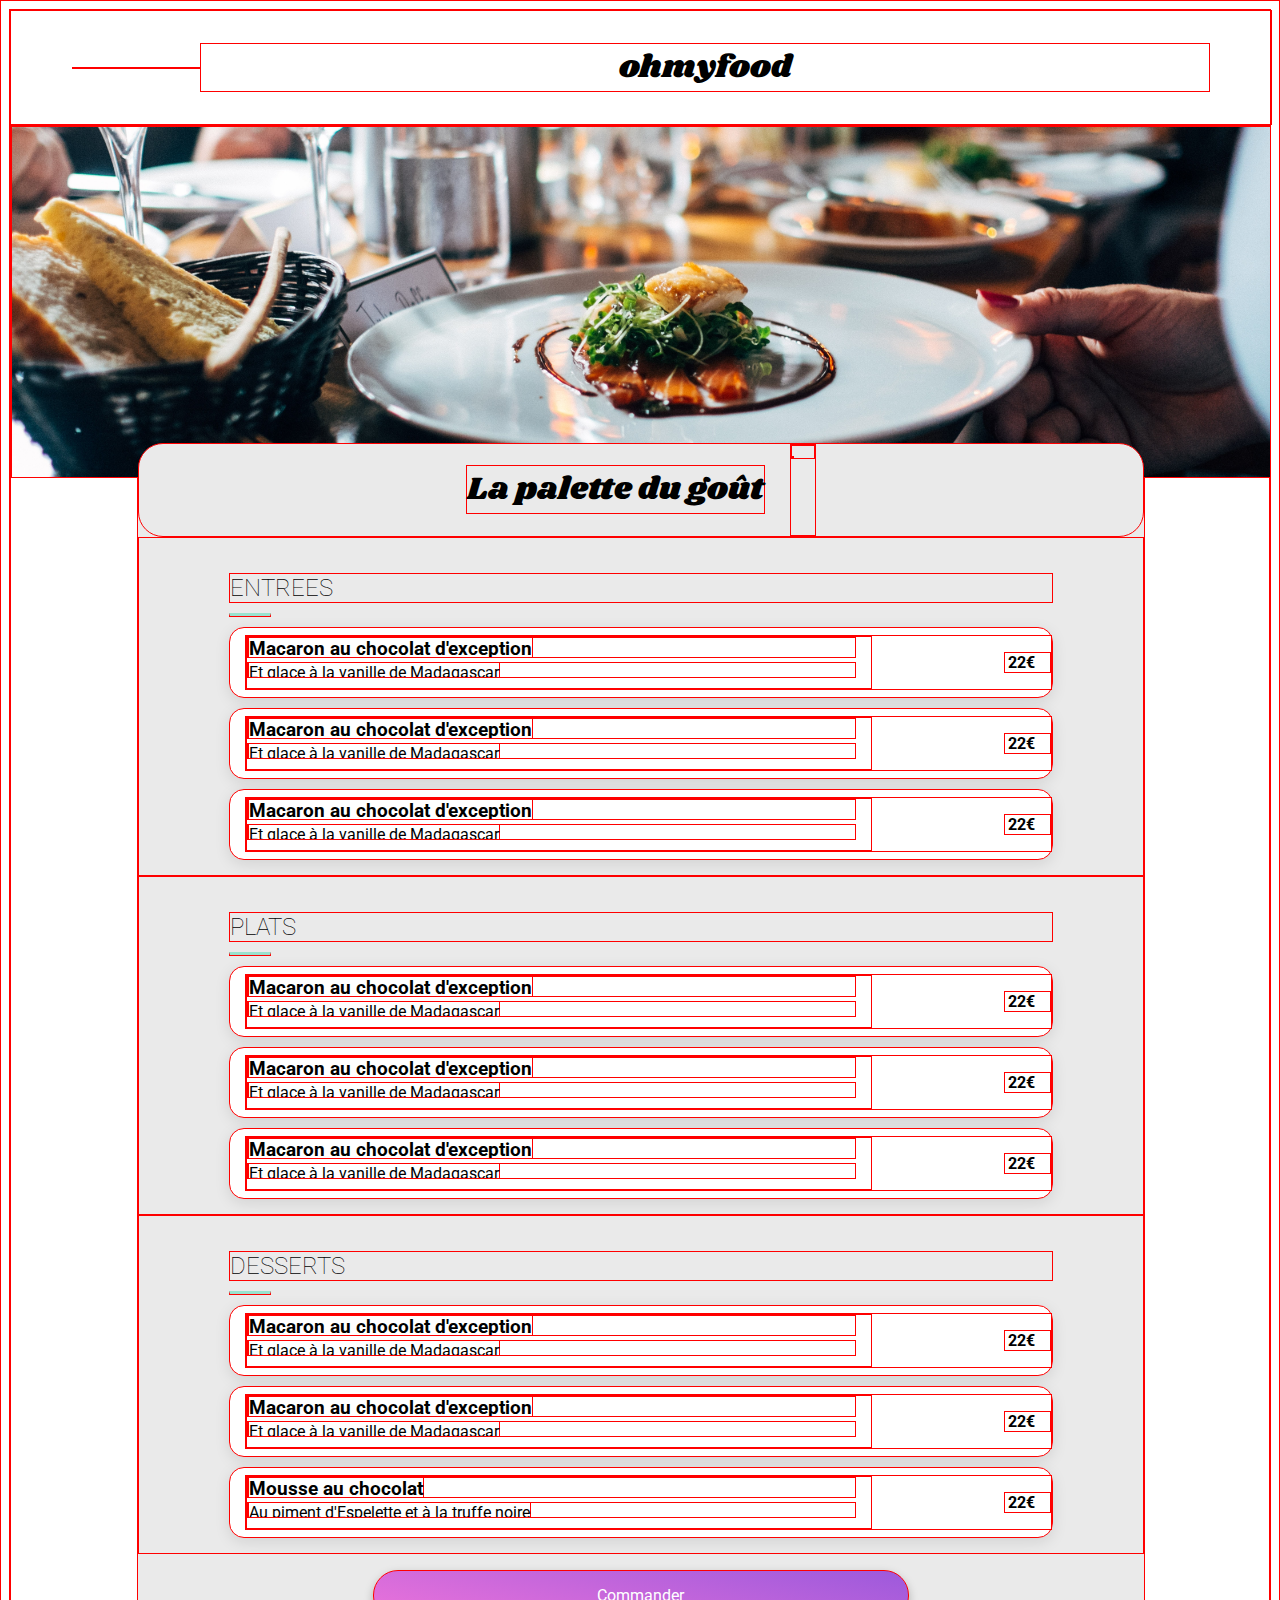
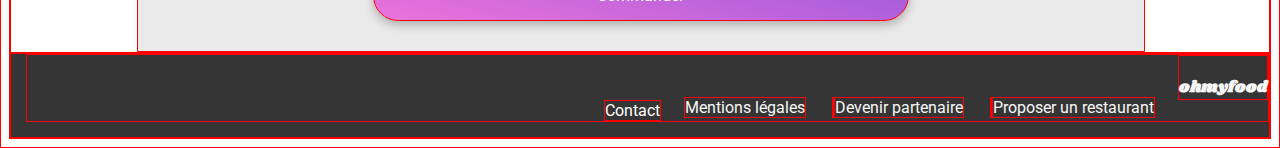
==== restaurants/Alafrancaise.html @ 97f6034f "modified:   assets/style.css 	modified:   assets/style.css.map 	modified:   assets/style.scss 	modif" ====
<!DOCTYPE html>
<html lang="fr">

<head>
    <meta charset="UTF-8">
    <meta name="viewport" content="width=device-width, initial-scale=1.0">
    <title>OhMyFood</title>    
    <link rel="preconnect" href="https://fonts.googleapis.com">
    <link rel="preconnect" href="https://fonts.gstatic.com" crossorigin>
    <link href="https://fonts.googleapis.com/css2?family=Shrikhand&display=swap" rel="stylesheet">
    <link href="https://fonts.googleapis.com/css2?family=Roboto&display=swap" rel="stylesheet">
    <link rel="stylesheet" href="https://cdnjs.cloudflare.com/ajax/libs/font-awesome/6.2.1/css/all.min.css"
        integrity="sha512-MV7K8+y+gLIBoVD59lQIYicR65iaqukzvf/nwasF0nqhPay5w/9lJmVM2hMDcnK1OnMGCdVK+iQrJ7lzPJQd1w=="
        crossorigin="anonymous" referrerpolicy="no-referrer" />
    <link rel="stylesheet" href="..\assets\style.css">
</head>
<body>
    <header>
        <a class="fa-solid fa-2x fa-arrow-left" style="color: #000000;" href="..\index.html"></a>
        <p class="logo">ohmyfood</p> 
    </header>
    <main>
        <img src="..\assets\images\restaurants\jay-wennington-N_Y88TWmGwA-unsplash.jpg" class="menu-img" alt="Photo du restaurant">
        <section class="menu">
            <div class="nom">
                <h1>La palette du goût</h1>
                <div class="heart-icon">
                    <div class="heart__icon">
                        <i class="fa-regular fa-heart fa-2x heart__icon--empty"></i>
                        <i class="fa-solid fa-heart fa-2x heart__icon--full"></i>
                    </div>
                </div> 
            </div>
            <div class="repas entrees">
                <h2>ENTREES</h2>
                <div class="border_title"></div>
                <article class="card">
                    <div class="card_text">
                        <div class="intitulee">  <!-- PB OVERFLOW TEXT -->
                            <h3 class="intitulee_titre">
                                <span>Macaron au chocolat d'exception</span>
                            </h3>
                            <p class="intitulee_text">
                                <span>Et glace à la vanille de Madagascar</span>
                            </p>
                        </div>
                        <p class="prix">22€</p>
                    </div>
                    <i class="fa-solid fa-circle-check check"></i>
                </article>    
                <article class="card">
                    <div class="card_text">
                        <div class="intitulee">  <!-- PB OVERFLOW TEXT -->
                            <h3 class="intitulee_titre">
                                <span>Macaron au chocolat d'exception</span>
                            </h3>
                            <p class="intitulee_text">
                                <span>Et glace à la vanille de Madagascar</span>
                            </p>
                        </div>
                        <p class="prix">22€</p>
                    </div>
                    <i class="fa-solid fa-circle-check check"></i>
                </article>
                <article class="card">
                    <div class="card_text">
                        <div class="intitulee">  <!-- PB OVERFLOW TEXT -->
                            <h3 class="intitulee_titre">
                                <span>Macaron au chocolat d'exception</span>
                            </h3>
                            <p class="intitulee_text">
                                <span>Et glace à la vanille de Madagascar</span>
                            </p>
                        </div>
                        <p class="prix">22€</p>
                    </div>
                    <i class="fa-solid fa-circle-check check"></i>
                </article>
            </div>
            <div class="repas plats">
                <h2>PLATS</h2>
                <div class="border_title"></div>
                <article class="card">
                    <div class="card_text">
                        <div class="intitulee">  <!-- PB OVERFLOW TEXT -->
                            <h3 class="intitulee_titre">
                                <span>Macaron au chocolat d'exception</span>
                            </h3>
                            <p class="intitulee_text">
                                <span>Et glace à la vanille de Madagascar</span>
                            </p>
                        </div>
                        <p class="prix">22€</p>
                    </div>
                    <i class="fa-solid fa-circle-check check"></i>
                </article>    
                <article class="card">
                    <div class="card_text">
                        <div class="intitulee">  <!-- PB OVERFLOW TEXT -->
                            <h3 class="intitulee_titre">
                                <span>Macaron au chocolat d'exception</span>
                            </h3>
                            <p class="intitulee_text">
                                <span>Et glace à la vanille de Madagascar</span>
                            </p>
                        </div>
                        <p class="prix">22€</p>
                    </div>
                    <i class="fa-solid fa-circle-check check"></i>
                </article>
                <article class="card">
                    <div class="card_text">
                        <div class="intitulee">  <!-- PB OVERFLOW TEXT -->
                            <h3 class="intitulee_titre">
                                <span>Macaron au chocolat d'exception</span>
                            </h3>
                            <p class="intitulee_text">
                                <span>Et glace à la vanille de Madagascar</span>
                            </p>
                        </div>
                        <p class="prix">22€</p>
                    </div>
                    <i class="fa-solid fa-circle-check check"></i>
                </article>
            </div>
            <div class="repas desserts">
                <h2>DESSERTS</h2>
                <div class="border_title"></div>
                <article class="card">
                    <div class="card_text">
                        <div class="intitulee">  <!-- PB OVERFLOW TEXT -->
                            <h3 class="intitulee_titre">
                                <span>Macaron au chocolat d'exception</span>
                            </h3>
                            <p class="intitulee_text">
                                <span>Et glace à la vanille de Madagascar</span>
                            </p>
                        </div>
                        <p class="prix">22€</p>
                    </div>
                    <i class="fa-solid fa-circle-check check"></i>
                </article> 
                <article class="card">
                    <div class="card_text">
                        <div class="intitulee">  <!-- PB OVERFLOW TEXT -->
                            <h3 class="intitulee_titre">
                                <span>Macaron au chocolat d'exception</span>
                            </h3>
                            <p class="intitulee_text">
                                <span>Et glace à la vanille de Madagascar</span>
                            </p>
                        </div>
                        <p class="prix">22€</p>
                    </div>
                    <i class="fa-solid fa-circle-check check"></i>
                </article>
                <article class="card">
                    <div class="card_text">
                        <div class="intitulee">  <!-- PB OVERFLOW TEXT -->
                            <h3 class="intitulee_titre">
                                <span>Mousse au chocolat</span>
                            </h3>
                            <p class="intitulee_text">
                                <span>Au piment d'Espelette et à la truffe noire</span>
                            </p>
                        </div>
                        <p class="prix">22€</p>
                    </div>
                    <i class="fa-solid fa-circle-check check"></i>
                </article>
            </div>  
            <div class="btn">
                Commander
            </div> 
        </section>
    </main>
    <footer>
        <section>
            <h4>ohmyfood</h4>
          <p><i class="fa-sharp fa-solid fa-utensils" style="color: #ffffff;"></i> Proposer un restaurant</p>
          <p><i class="fa-solid fa-handshake-angle" style="color: #ffffff;"></i> Devenir partenaire</p>
          <p>Mentions légales</p>
          <a href="mailto:contact.ohmy@food.com">Contact</a>
        </section>
      </footer>
  </body>
  </html>
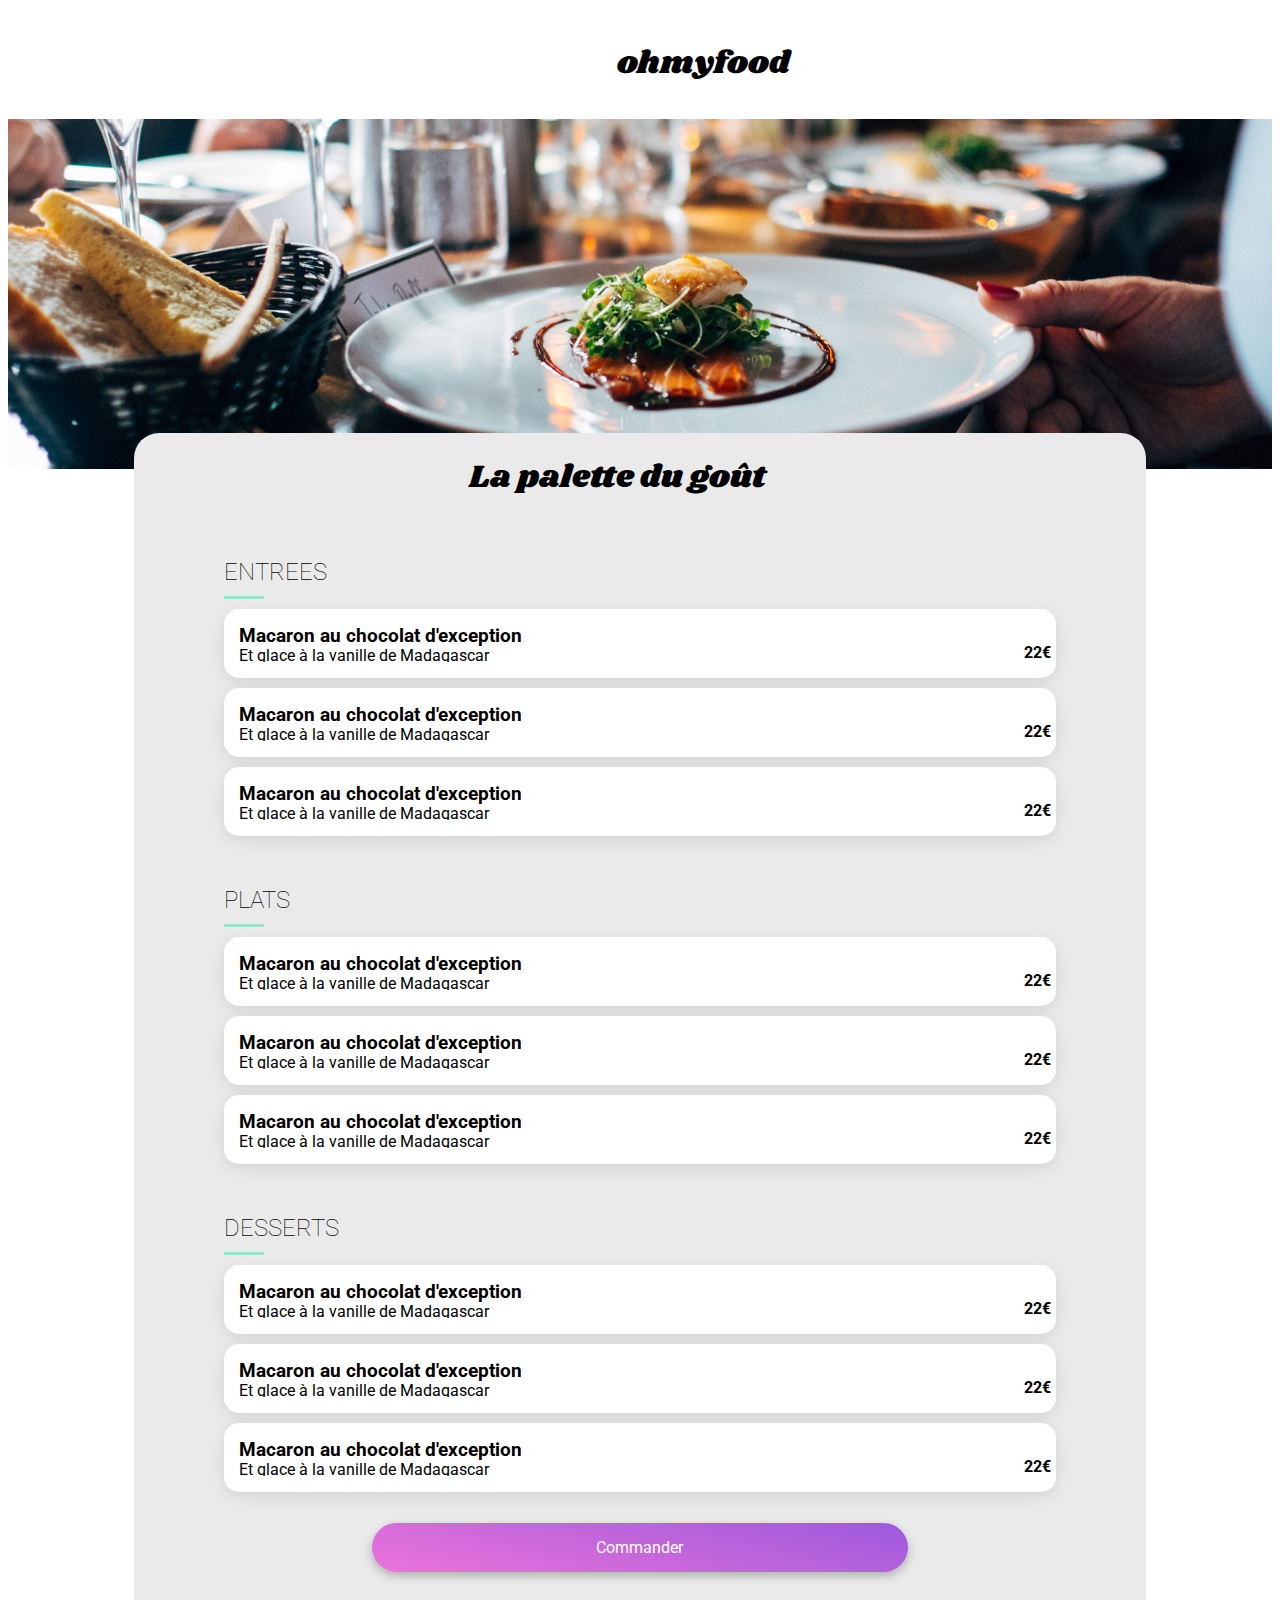
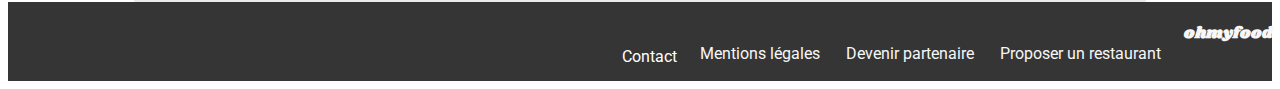
==== commit 07d4f2cd: "modified:   assets/style.css 	modified:   assets/style.css.map 	modified:   assets/style.scss 	modif" ====
--- a/restaurants/Alafrancaise.html
+++ b/restaurants/Alafrancaise.html
@@ -11,16 +11,16 @@
     <link href="https://fonts.googleapis.com/css2?family=Roboto&display=swap" rel="stylesheet">
     <link rel="stylesheet" href="https://cdnjs.cloudflare.com/ajax/libs/font-awesome/6.2.1/css/all.min.css"
         integrity="sha512-MV7K8+y+gLIBoVD59lQIYicR65iaqukzvf/nwasF0nqhPay5w/9lJmVM2hMDcnK1OnMGCdVK+iQrJ7lzPJQd1w=="
-        crossorigin="anonymous" referrerpolicy="no-referrer" />
-    <link rel="stylesheet" href="..\assets\style.css">
+        crossorigin="anonymous" referrerpolicy="no-referrer">
+    <link rel="stylesheet" href="../assets/style.css">
 </head>
 <body>
     <header>
-        <a class="fa-solid fa-2x fa-arrow-left" style="color: #000000;" href="..\index.html"></a>
+        <a class="fa-solid fa-2x fa-arrow-left" style="color: #000000;" href="../index.html"></a>
         <p class="logo">ohmyfood</p> 
     </header>
     <main>
-        <img src="..\assets\images\restaurants\jay-wennington-N_Y88TWmGwA-unsplash.jpg" class="menu-img" alt="Photo du restaurant">
+        <img src="../assets/images/restaurants/jay-wennington-N_Y88TWmGwA-unsplash.jpg" class="menu-img" alt="Photo du restaurant">
         <section class="menu">
             <div class="nom">
                 <h1>La palette du goût</h1>
@@ -36,45 +36,45 @@
                 <div class="border_title"></div>
                 <article class="card">
                     <div class="card_text">
-                        <div class="intitulee">  <!-- PB OVERFLOW TEXT -->
+                        <div class="intitulee">  
                             <h3 class="intitulee_titre">
-                                <span>Macaron au chocolat d'exception</span>
+                                Macaron au chocolat d'exception
                             </h3>
                             <p class="intitulee_text">
-                                <span>Et glace à la vanille de Madagascar</span>
+                                Et glace à la vanille de Madagascar
                             </p>
                         </div>
-                        <p class="prix">22€</p>
+                        <span class="prix">22€</span>
                     </div>
-                    <i class="fa-solid fa-circle-check check"></i>
-                </article>    
+                    <span><i class="fa-solid fa-circle-check check"></i></span>
+                </article>  
                 <article class="card">
                     <div class="card_text">
-                        <div class="intitulee">  <!-- PB OVERFLOW TEXT -->
+                        <div class="intitulee">  
                             <h3 class="intitulee_titre">
-                                <span>Macaron au chocolat d'exception</span>
+                                Macaron au chocolat d'exception
                             </h3>
                             <p class="intitulee_text">
-                                <span>Et glace à la vanille de Madagascar</span>
+                                Et glace à la vanille de Madagascar
                             </p>
                         </div>
-                        <p class="prix">22€</p>
+                        <span class="prix">22€</span>
                     </div>
-                    <i class="fa-solid fa-circle-check check"></i>
+                    <span><i class="fa-solid fa-circle-check check"></i></span>
                 </article>
                 <article class="card">
                     <div class="card_text">
-                        <div class="intitulee">  <!-- PB OVERFLOW TEXT -->
+                        <div class="intitulee">  
                             <h3 class="intitulee_titre">
-                                <span>Macaron au chocolat d'exception</span>
+                                Macaron au chocolat d'exception
                             </h3>
                             <p class="intitulee_text">
-                                <span>Et glace à la vanille de Madagascar</span>
+                                Et glace à la vanille de Madagascar
                             </p>
                         </div>
-                        <p class="prix">22€</p>
+                        <span class="prix">22€</span>
                     </div>
-                    <i class="fa-solid fa-circle-check check"></i>
+                    <span><i class="fa-solid fa-circle-check check"></i></span>
                 </article>
             </div>
             <div class="repas plats">
@@ -82,45 +82,45 @@
                 <div class="border_title"></div>
                 <article class="card">
                     <div class="card_text">
-                        <div class="intitulee">  <!-- PB OVERFLOW TEXT -->
+                        <div class="intitulee">  
                             <h3 class="intitulee_titre">
-                                <span>Macaron au chocolat d'exception</span>
+                                Macaron au chocolat d'exception
                             </h3>
                             <p class="intitulee_text">
-                                <span>Et glace à la vanille de Madagascar</span>
+                                Et glace à la vanille de Madagascar
                             </p>
                         </div>
-                        <p class="prix">22€</p>
+                        <span class="prix">22€</span>
                     </div>
-                    <i class="fa-solid fa-circle-check check"></i>
-                </article>    
+                    <span><i class="fa-solid fa-circle-check check"></i></span>
+                </article> 
                 <article class="card">
                     <div class="card_text">
-                        <div class="intitulee">  <!-- PB OVERFLOW TEXT -->
+                        <div class="intitulee">  
                             <h3 class="intitulee_titre">
-                                <span>Macaron au chocolat d'exception</span>
+                                Macaron au chocolat d'exception
                             </h3>
                             <p class="intitulee_text">
-                                <span>Et glace à la vanille de Madagascar</span>
+                                Et glace à la vanille de Madagascar
                             </p>
                         </div>
-                        <p class="prix">22€</p>
+                        <span class="prix">22€</span>
                     </div>
-                    <i class="fa-solid fa-circle-check check"></i>
+                    <span><i class="fa-solid fa-circle-check check"></i></span>
                 </article>
                 <article class="card">
                     <div class="card_text">
-                        <div class="intitulee">  <!-- PB OVERFLOW TEXT -->
+                        <div class="intitulee">  
                             <h3 class="intitulee_titre">
-                                <span>Macaron au chocolat d'exception</span>
+                                Macaron au chocolat d'exception
                             </h3>
                             <p class="intitulee_text">
-                                <span>Et glace à la vanille de Madagascar</span>
+                                Et glace à la vanille de Madagascar
                             </p>
                         </div>
-                        <p class="prix">22€</p>
+                        <span class="prix">22€</span>
                     </div>
-                    <i class="fa-solid fa-circle-check check"></i>
+                    <span><i class="fa-solid fa-circle-check check"></i></span>
                 </article>
             </div>
             <div class="repas desserts">
@@ -128,45 +128,45 @@
                 <div class="border_title"></div>
                 <article class="card">
                     <div class="card_text">
-                        <div class="intitulee">  <!-- PB OVERFLOW TEXT -->
+                        <div class="intitulee">  
                             <h3 class="intitulee_titre">
-                                <span>Macaron au chocolat d'exception</span>
+                                Macaron au chocolat d'exception
                             </h3>
                             <p class="intitulee_text">
-                                <span>Et glace à la vanille de Madagascar</span>
+                                Et glace à la vanille de Madagascar
                             </p>
                         </div>
-                        <p class="prix">22€</p>
+                        <span class="prix">22€</span>
                     </div>
-                    <i class="fa-solid fa-circle-check check"></i>
-                </article> 
-                <article class="card">
-                    <div class="card_text">
-                        <div class="intitulee">  <!-- PB OVERFLOW TEXT -->
-                            <h3 class="intitulee_titre">
-                                <span>Macaron au chocolat d'exception</span>
-                            </h3>
-                            <p class="intitulee_text">
-                                <span>Et glace à la vanille de Madagascar</span>
-                            </p>
-                        </div>
-                        <p class="prix">22€</p>
-                    </div>
-                    <i class="fa-solid fa-circle-check check"></i>
+                    <span><i class="fa-solid fa-circle-check check"></i></span>
                 </article>
                 <article class="card">
                     <div class="card_text">
-                        <div class="intitulee">  <!-- PB OVERFLOW TEXT -->
+                        <div class="intitulee">  
                             <h3 class="intitulee_titre">
-                                <span>Mousse au chocolat</span>
+                                Macaron au chocolat d'exception
                             </h3>
                             <p class="intitulee_text">
-                                <span>Au piment d'Espelette et à la truffe noire</span>
+                                Et glace à la vanille de Madagascar
                             </p>
                         </div>
-                        <p class="prix">22€</p>
+                        <span class="prix">22€</span>
                     </div>
-                    <i class="fa-solid fa-circle-check check"></i>
+                    <span><i class="fa-solid fa-circle-check check"></i></span>
+                </article>
+                <article class="card">
+                    <div class="card_text">
+                        <div class="intitulee">  
+                            <h3 class="intitulee_titre">
+                                Macaron au chocolat d'exception
+                            </h3>
+                            <p class="intitulee_text">
+                                Et glace à la vanille de Madagascar
+                            </p>
+                        </div>
+                        <span class="prix">22€</span>
+                    </div>
+                    <span><i class="fa-solid fa-circle-check check"></i></span>
                 </article>
             </div>  
             <div class="btn">
--- a/assets/style.css
+++ b/assets/style.css
@@ -0,0 +1,443 @@
+.loader {
+  scale: 0;
+  border: 16px solid rgb(153, 226, 206);
+  border-top: 16px solid rgb(147, 86, 220);
+  border-radius: 50%;
+  width: 120px;
+  height: 120px;
+  margin: auto;
+  position: fixed;
+  top: 0;
+  right: 0;
+  bottom: 0;
+  left: 0;
+  animation: spin 3s linear;
+}
+
+@keyframes spin {
+  from {
+    scale: 1;
+    transform: rotate(0deg);
+  }
+  to {
+    transform: rotate(360deg);
+    scale: 0;
+  }
+}
+.content {
+  animation: view 3s;
+}
+
+@keyframes view {
+  0% {
+    scale: 0;
+  }
+  100% {
+    scale: 0;
+  }
+}
+header {
+  display: flex;
+  flex-wrap: wrap;
+  flex-direction: row;
+  justify-content: center;
+  align-items: center;
+  width: 100%;
+}
+header .logo {
+  width: 80%;
+}
+header a {
+  align-items: flex-start;
+  width: 10%;
+}
+header .localisation {
+  font-weight: 900;
+  display: flex;
+  align-items: center;
+  justify-content: center;
+  flex-direction: row;
+  width: 100%;
+  padding-left: 50px;
+  padding-right: 50px;
+  background-color: rgb(203, 203, 203);
+}
+header .localisation i {
+  width: 12px;
+  height: 16px;
+  flex: none;
+  order: 0;
+  flex-grow: 0;
+  padding-right: 15px;
+}
+
+body {
+  font-family: "Roboto", sans-serif;
+}
+
+h1 {
+  font-family: "Shrikhand", sans-serif;
+  text-align: center;
+  font-weight: 400;
+}
+
+.logo {
+  font-family: "Shrikhand", sans-serif;
+  text-align: center;
+  font-weight: 500;
+  font-size: xx-large;
+}
+
+h4 {
+  font-family: "Shrikhand", sans-serif;
+  padding-top: 20px;
+  margin-top: 0%;
+}
+
+img {
+  -o-object-fit: cover;
+     object-fit: cover;
+  width: 100%;
+}
+
+a {
+  font-style: normal;
+  text-decoration: none;
+  color: black;
+}
+
+.btn {
+  display: flex;
+  padding: 15px;
+  border-radius: 25px;
+  color: white;
+  background: linear-gradient(193.33deg, #9356DC -11.44%, #FF79DA 123.93%);
+  box-shadow: 0px 4px 10px rgba(0, 0, 0, 0.25);
+  width: 50%;
+  min-width: 218px;
+  justify-content: center;
+  align-self: center;
+  margin-top: 16px;
+}
+.btn:hover {
+  background: linear-gradient(0deg, rgba(255, 255, 255, 0.15), rgba(255, 255, 255, 0.15)), linear-gradient(200.64deg, #9356DC -5.2%, #FF79DA 110.74%);
+  box-shadow: 0px 4px 15px rgba(0, 0, 0, 0.55);
+}
+
+.reserver {
+  display: flex;
+  flex-direction: column;
+  text-align: center;
+  align-items: center;
+  background-color: rgb(234, 234, 234);
+  padding: 50px;
+}
+
+.fonctionnement {
+  display: flex;
+  justify-content: center;
+  flex-direction: column;
+  padding: 20px;
+}
+.fonctionnement h2 {
+  padding-left: 10px;
+}
+.fonctionnement p {
+  position: absolute;
+  color: #FFFFFF;
+  background-color: rgb(147, 86, 220);
+  height: 22px;
+  width: 16px;
+  border-radius: 25px;
+  padding-left: 8px;
+  padding-top: 2px;
+}
+.fonctionnement article {
+  display: flex;
+  justify-content: center;
+  text-align: center;
+  align-items: center;
+  flex-direction: row;
+  width: 95%;
+  background: #F7F7F7;
+  box-shadow: 0px 4px 15px rgba(0, 0, 0, 0.15);
+  border-radius: 20px;
+  margin-bottom: 30px;
+  margin-left: 15px;
+}
+.fonctionnement article i {
+  padding-right: 15px;
+}
+
+.heart__icon {
+  display: flex;
+  justify-content: center;
+  padding-right: 20px;
+  padding-top: 10px;
+}
+.heart__icon .heart__icon--empty {
+  color: black;
+}
+.heart__icon .heart__icon--full {
+  position: absolute;
+  opacity: 0;
+  background: linear-gradient(#FF79DA, #9356DC);
+  background-clip: text;
+  -webkit-background-clip: text;
+  color: transparent;
+  transition: all 400ms;
+}
+.heart__icon .heart__icon--full:hover {
+  opacity: 1;
+}
+.heart__icon .heart__icon--empty:hover {
+  opacity: 0;
+}
+
+.restaurants {
+  display: flex;
+  flex-direction: column;
+  gap: 30px;
+  padding: 30px;
+  padding-bottom: 60px;
+  background-color: rgb(234, 234, 234);
+}
+.restaurants .card {
+  display: flex;
+  flex-direction: column;
+  padding: 0px 0px 0px;
+  gap: 4px;
+  width: 100%;
+  height: 251px;
+  background: #FFFFFF;
+  box-shadow: 0px 3px 15px rgba(0, 0, 0, 0.1);
+  border-radius: 20px;
+  flex: none;
+  order: 0;
+  flex-grow: 1;
+}
+.restaurants .card .card-sum {
+  display: flex;
+  flex-direction: row;
+  justify-content: space-between;
+}
+.restaurants .card img {
+  height: 75%;
+  border-radius: 20px;
+  border-bottom-left-radius: 0px;
+  border-bottom-right-radius: 0px;
+}
+.restaurants .card h3 {
+  margin: 0;
+  font-weight: 900;
+  padding-left: 10px;
+}
+.restaurants .card p {
+  margin: 2px;
+  padding-left: 10px;
+}
+
+.menu-img {
+  margin-bottom: -40px;
+}
+
+.menu {
+  display: flex;
+  flex-direction: column;
+  background-color: rgb(234, 234, 234);
+  border-radius: 25px;
+  border-bottom-left-radius: 0px;
+  border-bottom-right-radius: 0px;
+  padding-bottom: 30px;
+}
+.menu .nom {
+  display: flex;
+  flex-direction: row;
+  justify-content: space-between;
+  background-color: rgb(234, 234, 234);
+  border-radius: 25px;
+  padding-left: 15px;
+}
+.menu .repas {
+  display: flex;
+  flex-direction: column;
+  gap: 10px;
+  padding: 15px;
+}
+.menu .repas.entrees {
+  animation: 1s fadein 0s ease-in;
+}
+.menu .repas.plats {
+  animation: 2s fadein 0s ease-in;
+}
+.menu .repas.desserts {
+  animation: 3s fadein 0s ease-in;
+}
+.menu .repas h2 {
+  font-weight: 100;
+  margin-bottom: 0px;
+}
+.menu .repas .border_title {
+  border-top: 3px solid rgb(153, 226, 206);
+  width: 40px;
+  margin: 0px;
+}
+.menu .card {
+  display: flex;
+  flex-direction: row;
+  padding-left: 15px;
+  top: 20px;
+  left: 20px;
+  background: #FFFFFF;
+  box-shadow: 0px 4.01149px 15.0431px rgba(0, 0, 0, 0.1);
+  border-radius: 15px;
+  height: 69px;
+  flex-wrap: nowrap;
+  align-items: center;
+  justify-content: space-between;
+}
+.menu .card .card_text {
+  display: flex;
+  flex-direction: row;
+  justify-content: space-between;
+  width: 100%;
+}
+.menu .card .card_text .intitulee {
+  margin: 0;
+  flex: auto;
+  flex-direction: column;
+  justify-content: space-between;
+  width: 80%;
+  overflow: hidden;
+}
+.menu .card .card_text .intitulee .intitulee_titre {
+  font-weight: bold;
+  font-size: 1.17em;
+  margin: 0px;
+  height: 21px;
+  flex: auto;
+  overflow: hidden;
+  white-space: nowrap;
+  text-overflow: ellipsis;
+}
+.menu .card .card_text .intitulee .intitulee_text {
+  flex: auto;
+  margin: 0px;
+  height: 16px;
+  overflow: hidden;
+  white-space: nowrap;
+  text-overflow: ellipsis;
+}
+.menu .card .prix {
+  flex: auto;
+  align-self: flex-end;
+  text-align: end;
+  font-weight: bold;
+  padding-right: 5px;
+}
+.menu .check {
+  position: absolute;
+  width: 49px;
+  height: 69px;
+  right: -60px;
+  border-radius: 0px 15px 15px 0px;
+  display: block;
+  justify-content: center;
+  align-items: center;
+  color: white;
+  opacity: 0;
+  background-color: rgb(153, 226, 206);
+  transform-origin: right;
+  transform: scale(0);
+}
+
+.card:hover .check {
+  display: flex;
+  position: relative;
+  right: 0px;
+  opacity: 1;
+  transition: 250ms ease-out;
+  transform: scale(1);
+}
+.card:hover .prix {
+  transform: translate(0px);
+}
+.card:hover .card_text {
+  width: calc(100% - 49px);
+}
+
+@keyframes fadein {
+  0% {
+    opacity: 0;
+  }
+  75% {
+    opacity: 0;
+  }
+  100% {
+    opacity: 1;
+  }
+}
+footer {
+  color: #F7F7F7;
+  background-color: #353535;
+  padding-left: 15px;
+  padding-bottom: 15px;
+}
+footer section {
+  display: flex;
+  flex-direction: column;
+}
+footer section p {
+  margin: 3px;
+}
+footer section a {
+  color: white;
+}
+
+/* au dela de 768*/
+@media (min-width: 767.98px) {
+  img {
+    height: 350px;
+  }
+  .fonctionnement .fonctionnement_flex {
+    display: flex;
+    flex-direction: row;
+    justify-content: center;
+    width: 100%;
+  }
+  .fonctionnement .fonctionnement_flex .list1 {
+    width: 30%;
+  }
+  .restaurants {
+    flex-direction: row;
+    flex-wrap: wrap;
+  }
+  .restaurants h2 {
+    width: 100%;
+  }
+  .restaurants .card {
+    width: 45%;
+  }
+  .menu {
+    justify-content: center;
+    width: 80%;
+    margin-left: 10%;
+  }
+  .menu .nom {
+    justify-content: center;
+    gap: 25px;
+    padding: 0px;
+  }
+  .menu .repas {
+    padding-left: 90px;
+    padding-right: 90px;
+  }
+  .menu .card {
+    align-items: center;
+  }
+  footer section {
+    flex-direction: row-reverse;
+    align-items: flex-end;
+    gap: 20px;
+  }
+}/*# sourceMappingURL=style.css.map */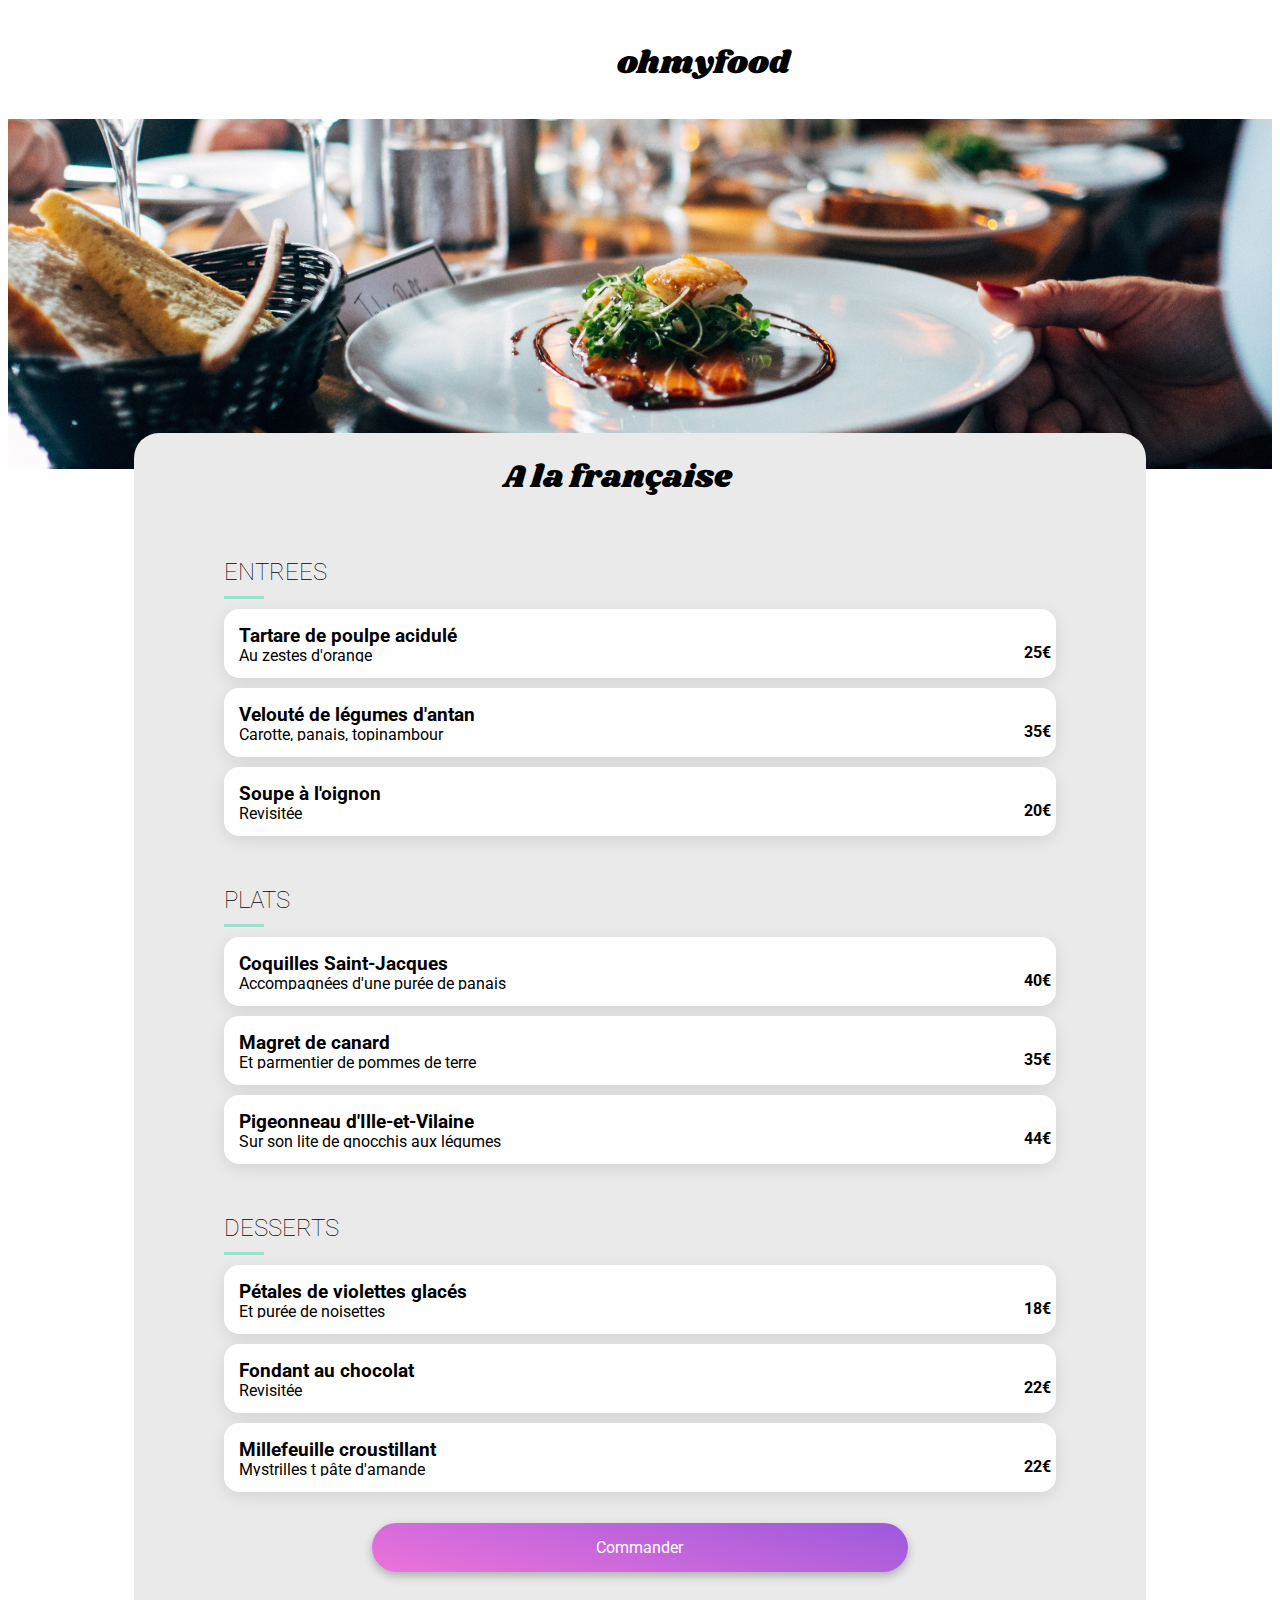
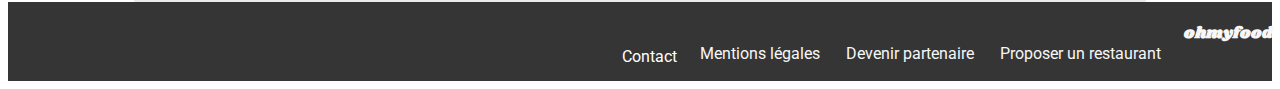
==== commit 38ddc538: "Update Alafrancaise.html" ====
--- a/restaurants/Alafrancaise.html
+++ b/restaurants/Alafrancaise.html
@@ -1,187 +1,187 @@
-<!DOCTYPE html>
-<html lang="fr">
-
-<head>
-    <meta charset="UTF-8">
-    <meta name="viewport" content="width=device-width, initial-scale=1.0">
-    <title>OhMyFood</title>    
-    <link rel="preconnect" href="https://fonts.googleapis.com">
-    <link rel="preconnect" href="https://fonts.gstatic.com" crossorigin>
-    <link href="https://fonts.googleapis.com/css2?family=Shrikhand&display=swap" rel="stylesheet">
-    <link href="https://fonts.googleapis.com/css2?family=Roboto&display=swap" rel="stylesheet">
-    <link rel="stylesheet" href="https://cdnjs.cloudflare.com/ajax/libs/font-awesome/6.2.1/css/all.min.css"
-        integrity="sha512-MV7K8+y+gLIBoVD59lQIYicR65iaqukzvf/nwasF0nqhPay5w/9lJmVM2hMDcnK1OnMGCdVK+iQrJ7lzPJQd1w=="
-        crossorigin="anonymous" referrerpolicy="no-referrer">
-    <link rel="stylesheet" href="../assets/style.css">
-</head>
-<body>
-    <header>
-        <a class="fa-solid fa-2x fa-arrow-left" style="color: #000000;" href="../index.html"></a>
-        <p class="logo">ohmyfood</p> 
-    </header>
-    <main>
-        <img src="../assets/images/restaurants/jay-wennington-N_Y88TWmGwA-unsplash.jpg" class="menu-img" alt="Photo du restaurant">
-        <section class="menu">
-            <div class="nom">
-                <h1>La palette du goût</h1>
-                <div class="heart-icon">
-                    <div class="heart__icon">
-                        <i class="fa-regular fa-heart fa-2x heart__icon--empty"></i>
-                        <i class="fa-solid fa-heart fa-2x heart__icon--full"></i>
-                    </div>
-                </div> 
-            </div>
-            <div class="repas entrees">
-                <h2>ENTREES</h2>
-                <div class="border_title"></div>
-                <article class="card">
-                    <div class="card_text">
-                        <div class="intitulee">  
-                            <h3 class="intitulee_titre">
-                                Macaron au chocolat d'exception
-                            </h3>
-                            <p class="intitulee_text">
-                                Et glace à la vanille de Madagascar
-                            </p>
-                        </div>
-                        <span class="prix">22€</span>
-                    </div>
-                    <span><i class="fa-solid fa-circle-check check"></i></span>
-                </article>  
-                <article class="card">
-                    <div class="card_text">
-                        <div class="intitulee">  
-                            <h3 class="intitulee_titre">
-                                Macaron au chocolat d'exception
-                            </h3>
-                            <p class="intitulee_text">
-                                Et glace à la vanille de Madagascar
-                            </p>
-                        </div>
-                        <span class="prix">22€</span>
-                    </div>
-                    <span><i class="fa-solid fa-circle-check check"></i></span>
-                </article>
-                <article class="card">
-                    <div class="card_text">
-                        <div class="intitulee">  
-                            <h3 class="intitulee_titre">
-                                Macaron au chocolat d'exception
-                            </h3>
-                            <p class="intitulee_text">
-                                Et glace à la vanille de Madagascar
-                            </p>
-                        </div>
-                        <span class="prix">22€</span>
-                    </div>
-                    <span><i class="fa-solid fa-circle-check check"></i></span>
-                </article>
-            </div>
-            <div class="repas plats">
-                <h2>PLATS</h2>
-                <div class="border_title"></div>
-                <article class="card">
-                    <div class="card_text">
-                        <div class="intitulee">  
-                            <h3 class="intitulee_titre">
-                                Macaron au chocolat d'exception
-                            </h3>
-                            <p class="intitulee_text">
-                                Et glace à la vanille de Madagascar
-                            </p>
-                        </div>
-                        <span class="prix">22€</span>
-                    </div>
-                    <span><i class="fa-solid fa-circle-check check"></i></span>
-                </article> 
-                <article class="card">
-                    <div class="card_text">
-                        <div class="intitulee">  
-                            <h3 class="intitulee_titre">
-                                Macaron au chocolat d'exception
-                            </h3>
-                            <p class="intitulee_text">
-                                Et glace à la vanille de Madagascar
-                            </p>
-                        </div>
-                        <span class="prix">22€</span>
-                    </div>
-                    <span><i class="fa-solid fa-circle-check check"></i></span>
-                </article>
-                <article class="card">
-                    <div class="card_text">
-                        <div class="intitulee">  
-                            <h3 class="intitulee_titre">
-                                Macaron au chocolat d'exception
-                            </h3>
-                            <p class="intitulee_text">
-                                Et glace à la vanille de Madagascar
-                            </p>
-                        </div>
-                        <span class="prix">22€</span>
-                    </div>
-                    <span><i class="fa-solid fa-circle-check check"></i></span>
-                </article>
-            </div>
-            <div class="repas desserts">
-                <h2>DESSERTS</h2>
-                <div class="border_title"></div>
-                <article class="card">
-                    <div class="card_text">
-                        <div class="intitulee">  
-                            <h3 class="intitulee_titre">
-                                Macaron au chocolat d'exception
-                            </h3>
-                            <p class="intitulee_text">
-                                Et glace à la vanille de Madagascar
-                            </p>
-                        </div>
-                        <span class="prix">22€</span>
-                    </div>
-                    <span><i class="fa-solid fa-circle-check check"></i></span>
-                </article>
-                <article class="card">
-                    <div class="card_text">
-                        <div class="intitulee">  
-                            <h3 class="intitulee_titre">
-                                Macaron au chocolat d'exception
-                            </h3>
-                            <p class="intitulee_text">
-                                Et glace à la vanille de Madagascar
-                            </p>
-                        </div>
-                        <span class="prix">22€</span>
-                    </div>
-                    <span><i class="fa-solid fa-circle-check check"></i></span>
-                </article>
-                <article class="card">
-                    <div class="card_text">
-                        <div class="intitulee">  
-                            <h3 class="intitulee_titre">
-                                Macaron au chocolat d'exception
-                            </h3>
-                            <p class="intitulee_text">
-                                Et glace à la vanille de Madagascar
-                            </p>
-                        </div>
-                        <span class="prix">22€</span>
-                    </div>
-                    <span><i class="fa-solid fa-circle-check check"></i></span>
-                </article>
-            </div>  
-            <div class="btn">
-                Commander
-            </div> 
-        </section>
-    </main>
-    <footer>
-        <section>
-            <h4>ohmyfood</h4>
-          <p><i class="fa-sharp fa-solid fa-utensils" style="color: #ffffff;"></i> Proposer un restaurant</p>
-          <p><i class="fa-solid fa-handshake-angle" style="color: #ffffff;"></i> Devenir partenaire</p>
-          <p>Mentions légales</p>
-          <a href="mailto:contact.ohmy@food.com">Contact</a>
-        </section>
-      </footer>
-  </body>
-  </html>+<!DOCTYPE html>
+<html lang="fr">
+
+<head>
+    <meta charset="UTF-8">
+    <meta name="viewport" content="width=device-width, initial-scale=1.0">
+    <title>OhMyFood</title>    
+    <link rel="preconnect" href="https://fonts.googleapis.com">
+    <link rel="preconnect" href="https://fonts.gstatic.com" crossorigin>
+    <link href="https://fonts.googleapis.com/css2?family=Shrikhand&display=swap" rel="stylesheet">
+    <link href="https://fonts.googleapis.com/css2?family=Roboto&display=swap" rel="stylesheet">
+    <link rel="stylesheet" href="https://cdnjs.cloudflare.com/ajax/libs/font-awesome/6.2.1/css/all.min.css"
+        integrity="sha512-MV7K8+y+gLIBoVD59lQIYicR65iaqukzvf/nwasF0nqhPay5w/9lJmVM2hMDcnK1OnMGCdVK+iQrJ7lzPJQd1w=="
+        crossorigin="anonymous" referrerpolicy="no-referrer">
+    <link rel="stylesheet" href="../assets/style.css">
+</head>
+<body>
+    <header>
+        <a class="fa-solid fa-2x fa-arrow-left" style="color: #000000;" href="../index.html"></a>
+        <p class="logo">ohmyfood</p> 
+    </header>
+    <main>
+        <img src="../assets/images/restaurants/jay-wennington-N_Y88TWmGwA-unsplash.jpg" class="menu-img" alt="Photo du restaurant">
+        <section class="menu">
+            <div class="nom">
+                <h1>A la française</h1>
+                <div class="heart-icon">
+                    <div class="heart__icon">
+                        <i class="fa-regular fa-heart fa-2x heart__icon--empty"></i>
+                        <i class="fa-solid fa-heart fa-2x heart__icon--full"></i>
+                    </div>
+                </div> 
+            </div>
+            <div class="repas entrees">
+                <h2>ENTREES</h2>
+                <div class="border_title"></div>
+                <article class="card">
+                    <div class="card_text">
+                        <div class="intitulee">  
+                            <h3 class="intitulee_titre">
+                                Tartare de poulpe acidulé
+                            </h3>
+                            <p class="intitulee_text">
+                                Au zestes d'orange
+                            </p>
+                        </div>
+                        <span class="prix">25€</span>
+                    </div>
+                    <span><i class="fa-solid fa-circle-check check"></i></span>
+                </article>  
+                <article class="card">
+                    <div class="card_text">
+                        <div class="intitulee">  
+                            <h3 class="intitulee_titre">
+                                Velouté de légumes d'antan
+                            </h3>
+                            <p class="intitulee_text">
+                                Carotte, panais, topinambour
+                            </p>
+                        </div>
+                        <span class="prix">35€</span>
+                    </div>
+                    <span><i class="fa-solid fa-circle-check check"></i></span>
+                </article>
+                <article class="card">
+                    <div class="card_text">
+                        <div class="intitulee">  
+                            <h3 class="intitulee_titre">
+                                Soupe à l'oignon
+                            </h3>
+                            <p class="intitulee_text">
+                                Revisitée
+                            </p>
+                        </div>
+                        <span class="prix">20€</span>
+                    </div>
+                    <span><i class="fa-solid fa-circle-check check"></i></span>
+                </article>
+            </div>
+            <div class="repas plats">
+                <h2>PLATS</h2>
+                <div class="border_title"></div>
+                <article class="card">
+                    <div class="card_text">
+                        <div class="intitulee">  
+                            <h3 class="intitulee_titre">
+                                Coquilles Saint-Jacques
+                            </h3>
+                            <p class="intitulee_text">
+                                Accompagnées d'une purée de panais
+                            </p>
+                        </div>
+                        <span class="prix">40€</span>
+                    </div>
+                    <span><i class="fa-solid fa-circle-check check"></i></span>
+                </article> 
+                <article class="card">
+                    <div class="card_text">
+                        <div class="intitulee">  
+                            <h3 class="intitulee_titre">
+                                Magret de canard
+                            </h3>
+                            <p class="intitulee_text">
+                                Et parmentier de pommes de terre
+                            </p>
+                        </div>
+                        <span class="prix">35€</span>
+                    </div>
+                    <span><i class="fa-solid fa-circle-check check"></i></span>
+                </article>
+                <article class="card">
+                    <div class="card_text">
+                        <div class="intitulee">  
+                            <h3 class="intitulee_titre">
+                                Pigeonneau d'Ille-et-Vilaine
+                            </h3>
+                            <p class="intitulee_text">
+                                Sur son lite de gnocchis aux légumes
+                            </p>
+                        </div>
+                        <span class="prix">44€</span>
+                    </div>
+                    <span><i class="fa-solid fa-circle-check check"></i></span>
+                </article>
+            </div>
+            <div class="repas desserts">
+                <h2>DESSERTS</h2>
+                <div class="border_title"></div>
+                <article class="card">
+                    <div class="card_text">
+                        <div class="intitulee">  
+                            <h3 class="intitulee_titre">
+                                Pétales de violettes glacés
+                            </h3>
+                            <p class="intitulee_text">
+                                Et purée de noisettes
+                            </p>
+                        </div>
+                        <span class="prix">18€</span>
+                    </div>
+                    <span><i class="fa-solid fa-circle-check check"></i></span>
+                </article>
+                <article class="card">
+                    <div class="card_text">
+                        <div class="intitulee">  
+                            <h3 class="intitulee_titre">
+                                Fondant au chocolat
+                            </h3>
+                            <p class="intitulee_text">
+                                Revisitée
+                            </p>
+                        </div>
+                        <span class="prix">22€</span>
+                    </div>
+                    <span><i class="fa-solid fa-circle-check check"></i></span>
+                </article>
+                <article class="card">
+                    <div class="card_text">
+                        <div class="intitulee">  
+                            <h3 class="intitulee_titre">
+                                Millefeuille croustillant
+                            </h3>
+                            <p class="intitulee_text">
+                                Mystrilles t pâte d'amande
+                            </p>
+                        </div>
+                        <span class="prix">22€</span>
+                    </div>
+                    <span><i class="fa-solid fa-circle-check check"></i></span>
+                </article>
+            </div>  
+            <div class="btn">
+                Commander
+            </div> 
+        </section>
+    </main>
+    <footer>
+        <section>
+            <h4>ohmyfood</h4>
+          <p><i class="fa-sharp fa-solid fa-utensils" style="color: #ffffff;"></i> Proposer un restaurant</p>
+          <p><i class="fa-solid fa-handshake-angle" style="color: #ffffff;"></i> Devenir partenaire</p>
+          <p>Mentions légales</p>
+          <a href="mailto:contact.ohmy@food.com">Contact</a>
+        </section>
+      </footer>
+  </body>
+  </html>
--- a/assets/style.css
+++ b/assets/style.css
@@ -209,12 +209,26 @@
   gap: 4px;
   width: 100%;
   height: 251px;
+  position: relative;
   background: #FFFFFF;
   box-shadow: 0px 3px 15px rgba(0, 0, 0, 0.1);
   border-radius: 20px;
   flex: none;
   order: 0;
   flex-grow: 1;
+}
+.restaurants .card .new {
+  position: absolute;
+  width: 80px;
+  height: 29px;
+  right: 10px;
+  top: 10px;
+  background-color: rgb(153, 226, 206);
+  color: #008766;
+  display: flex;
+  align-items: center;
+  justify-content: center;
+  border-radius: 2px;
 }
 .restaurants .card .card-sum {
   display: flex;
@@ -337,9 +351,9 @@
 }
 .menu .check {
   position: absolute;
-  width: 49px;
+  width: 0px;
   height: 69px;
-  right: -60px;
+  right: 0px;
   border-radius: 0px 15px 15px 0px;
   display: block;
   justify-content: center;
@@ -348,19 +362,14 @@
   opacity: 0;
   background-color: rgb(153, 226, 206);
   transform-origin: right;
-  transform: scale(0);
 }
 
 .card:hover .check {
   display: flex;
   position: relative;
-  right: 0px;
+  width: 49px;
   opacity: 1;
   transition: 250ms ease-out;
-  transform: scale(1);
-}
-.card:hover .prix {
-  transform: translate(0px);
 }
 .card:hover .card_text {
   width: calc(100% - 49px);
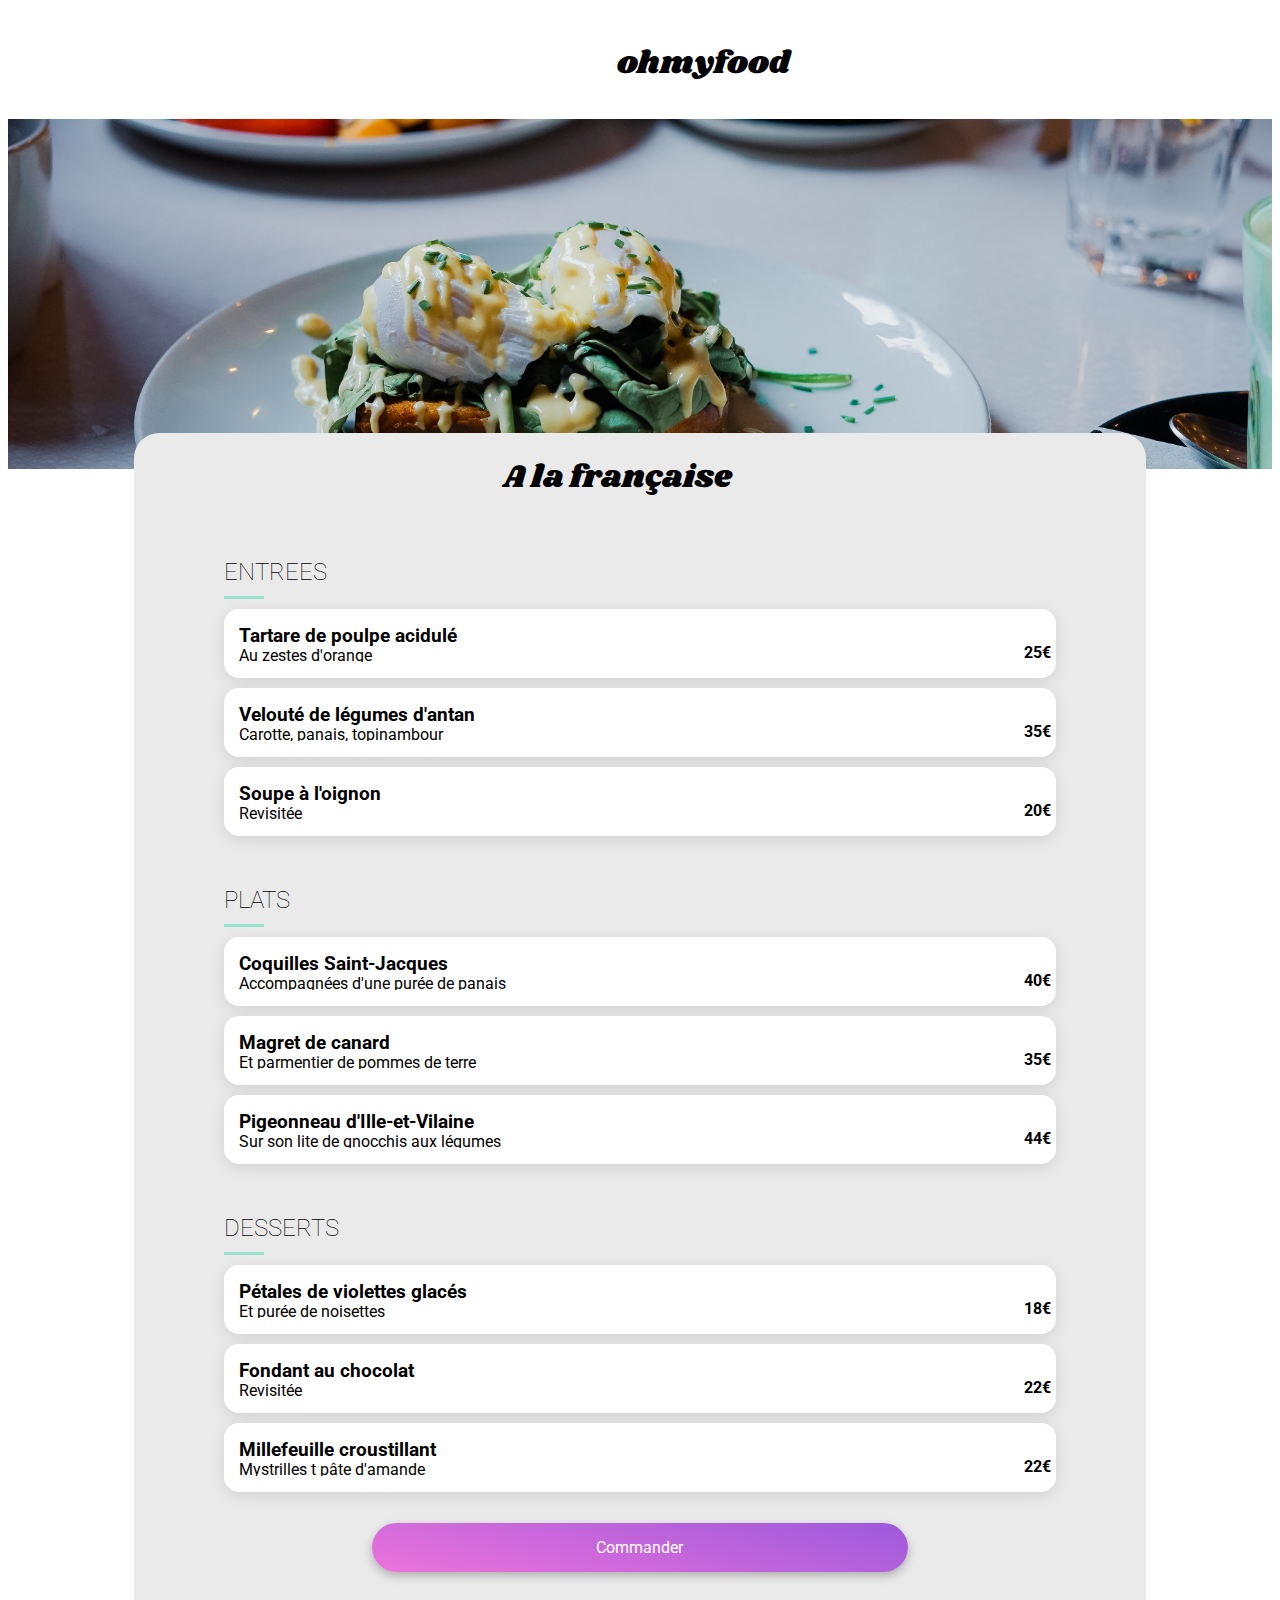
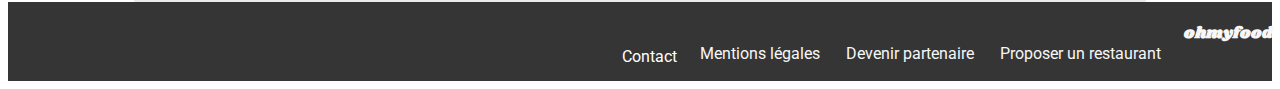
==== commit 20d63729: "Update Alafrancaise.html" ====
--- a/restaurants/Alafrancaise.html
+++ b/restaurants/Alafrancaise.html
@@ -20,7 +20,7 @@
         <p class="logo">ohmyfood</p> 
     </header>
     <main>
-        <img src="../assets/images/restaurants/jay-wennington-N_Y88TWmGwA-unsplash.jpg" class="menu-img" alt="Photo du restaurant">
+        <img src="../assets/images/restaurants/toa-heftiba-DQKerTsQwi0-unsplash.jpg" class="menu-img" alt="Photo du restaurant">
         <section class="menu">
             <div class="nom">
                 <h1>A la française</h1>
